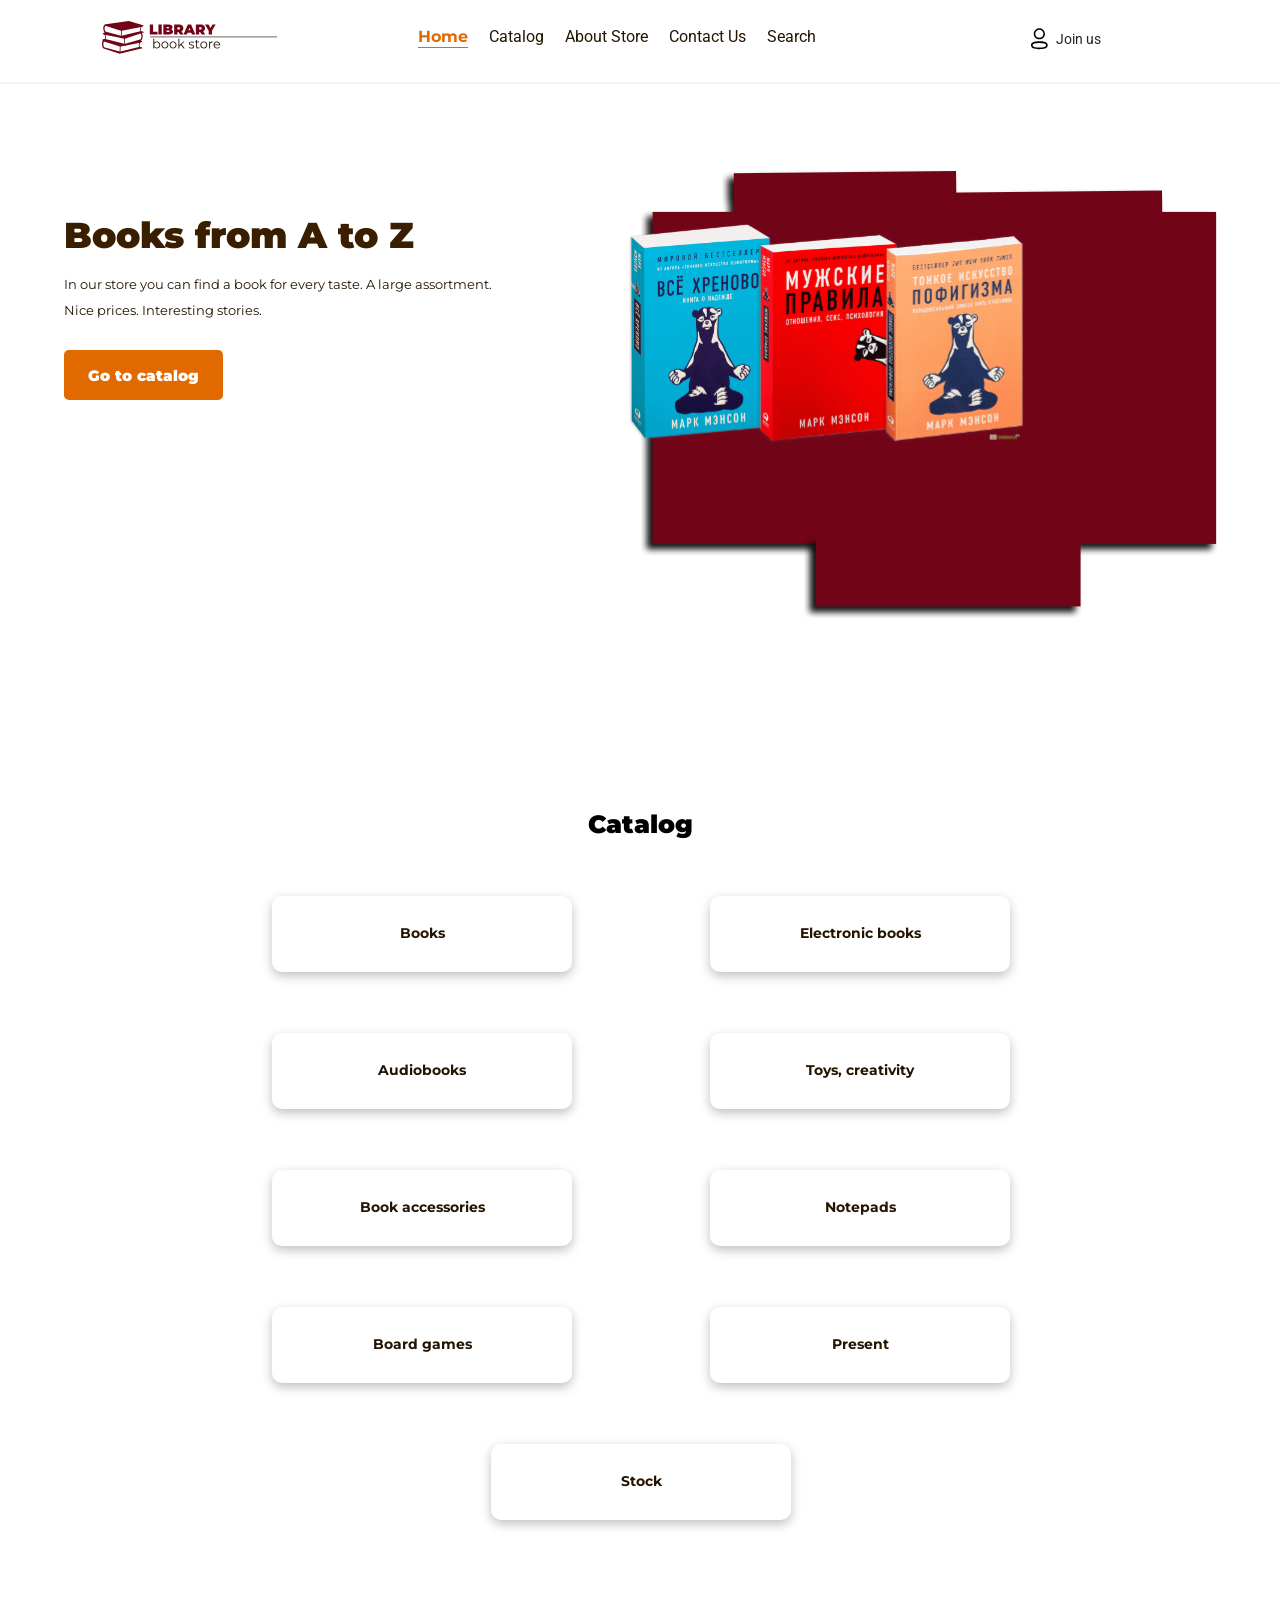
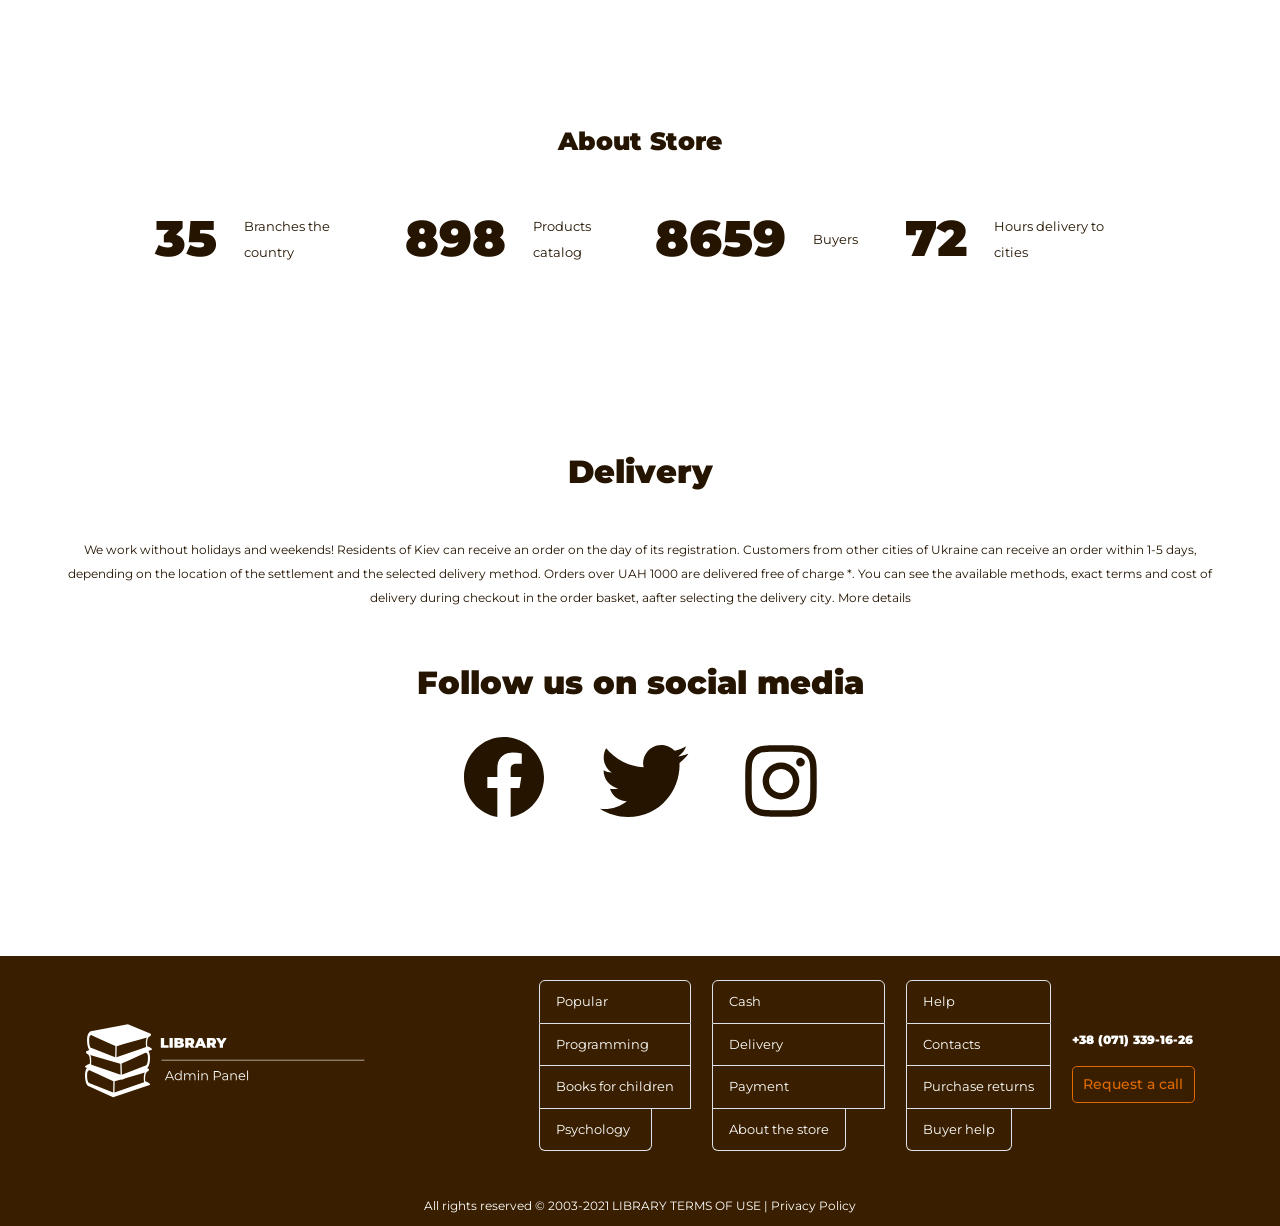
==== index.html @ 8a9550df "I created structure" ====
<!DOCTYPE html>
<html lang="en">
  <head>
    <meta charset="UTF-8" />
    <meta http-equiv="X-UA-Compatible" content="IE=edge" />
    <meta name="viewport" content="width=device-width, initial-scale=1.0" />
    <title>Home | Library Book Store</title>
    <link
      rel="shortcut icon"
      href="./src/assents/icons/book.svg"
      type="image/x-icon"
    />
    <!--Bootstrap Link-->
    <link
      href="https://cdn.jsdelivr.net/npm/bootstrap@5.0.2/dist/css/bootstrap.min.css"
      rel="stylesheet"
      integrity="sha384-EVSTQN3/azprG1Anm3QDgpJLIm9Nao0Yz1ztcQTwFspd3yD65VohhpuuCOmLASjC"
      crossorigin="anonymous"
    />
    <!--My Css Pages-->
    <link rel="stylesheet" href="./src/styles/general/global.css" />
    <link rel="stylesheet" href="./src/styles/pages/home.css" />
    <link rel="stylesheet" href="./src/styles/response/homeResponce.css" />
  </head>
  <body>
    <header id="header" class="pt-3 bg-white">
      <div class="container d-flex justify-content-around align-items-center">
        <div id="logo">
          <a href="./index.html" id="link">
            <img src="./src/assents/icons/logo-color.svg " alt="" />
          </a>
        </div>
        <nav id="nav-header">
          <ul class="nav-list d-flex">
            <li class="nav-item">
              <a
                href="./index.html "
                id="active-item"
                class="nav-link nav-active"
                >Home</a
              >
            </li>
            <li class="nav-item">
              <a href="./src/pages/catolog.html" id="nav-link" class="nav-link"
                >Catalog</a
              >
            </li>
            <li class="nav-item">
              <a href="./src/pages/about.html" id="nav-link" class="nav-link"
                >About Store</a
              >
            </li>
            <li class="nav-item">
              <a href="./src/pages/contact.html" id="nav-link" class="nav-link"
                >Contact Us</a
              >
            </li>
            <li class="nav-item">
              <a href="./src/pages/search.html" id="nav-link" class="nav-link"
                >Search</a
              >
            </li>
          </ul>

          <div id="logo2" class="d-flex align-items-center">
            <img src="./src/assents/icons/human.svg" alt="" id="images" />
            <p id="paragraf">Join us</p>
          </div>
        </nav>

        <div id="forResponsivePage">
          <img src="./src/assents/icons/human.svg" alt="" id="response-icon" />
          <img src="./src/assents/icons/hambuger.svg" alt="" />
        </div>
      </div>
    </header>

    <!--Main-->
    <main>
      <!--Section-1 -->
      <section id="section-1">
        <div id="left-container">
          <h2 id="title">Books from A to Z</h2>
          <p id="paragraf-1">
            In our store you can find a book for every taste. A large
            assortment. Nice prices. Interesting stories.
          </p>
          <button id="btn-catalog">
            <a href="./src/pages/catolog.html"> Go to catalog</a>
          </button>
        </div>

        <div id="right-container">
          <img src="./src/assents/images/fon.svg" alt="" class="images-1" />
          <img src="./src/assents/images/book.svg" alt="" class="images-2" />
        </div>
      </section>
      <!--section -2-->
      <section id="section-2">
        <h2 id="catalog-title">Catalog</h2>
        <div id="catalogs">
          <div class="catalog catalog-1"><a href="">Books</a></div>
          <div class="catalog catalog-2"><a href="">Electronic books</a></div>
          <div class="catalog catalog-3"><a href="">Audiobooks</a></div>
          <div class="catalog catalog-4"><a href="">Toys, creativity</a></div>
          <div class="catalog catalog-5"><a href="">Book accessories</a></div>
          <div class="catalog catalog-6"><a href="">Notepads</a></div>
          <div class="catalog catalog-7"><a href="">Board games</a></div>
          <div class="catalog catalog-8"><a href="">Present</a></div>
          <div class="catalog catalog-9"><a href="">Stock</a></div>
        </div>
      </section>
      <!--section 3-->

      <section id="section-3">
        <p class="h2 mb-4" id="about-store">About Store</p>
        <div id="store-details">
          <div class="store-detail">
            <span id="number">35</span>
            <p>Branches the country</p>
          </div>
          <div class="store-detail">
            <span id="number">898</span>
            <p>Products catalog</p>
          </div>
          <div class="store-detail">
            <span id="number">8659</span>
            <p>Buyers</p>
          </div>
          <div class="store-detail">
            <span id="number">72</span>
            <p>Hours delivery to cities</p>
          </div>
        </div>
      </section>
      <!--section 4-->
      <section id="section-4" class="mb-5">
        <div id="delivery" class="h2">Delivery</div>
        <div id="delivery-text">
          We work without holidays and weekends! Residents of Kiev can receive
          an order on the day of its registration. Customers from other cities
          of Ukraine can receive an order within 1-5 days, depending on the
          location of the settlement and the selected delivery method. Orders
          over UAH 1000 are delivered free of charge *. You can see the
          available methods, exact terms and cost of delivery during checkout in
          the order basket, aafter selecting the delivery city. More details
        </div>
      </section>
      <!--section-5-->
      <section id="section-5">
        <div class="social-media-text h2">Follow us on social media</div>
        <div class="social-media-icons">
          <img
            src="./src/assents/icons/facebook.svg"
            alt=""
            class="images-icon"
          />
          <img
            src="./src/assents/icons/twiter.svg"
            alt=""
            class="images-icon"
          />
          <img src="./src/assents/icons/instagram.svg" alt="" />
        </div>
      </section>
    </main>
    <footer id="footer-logo" class="pt-3">
      <section id="footer-top">
        <div>
          <img src="./src/assents/images/logo-group.svg" alt="" />
        </div>

        
        <div class="footer-top-informations pt-2">
          <div class="footer-top-informaition">
            <ul class="list-group ">
              <li class="list-group-item bg-transparent text-white">Popular</li>
              <li class="list-group-item bg-transparent text-white" >Programming</li>
              <li class="list-group-item bg-transparent text-white">Books for children</li>
              <li class="list-group-item bg-transparent text-white">Psychology</li>
            </ul>
          </div>
          <div class="footer-top-informaition">
            <ul class="list-group">
              <li class="list-group-item bg-transparent text-white">Cash </li>
              <li class="list-group-item bg-transparent text-white">Delivery</li>
              <li class="list-group-item bg-transparent text-white"> Payment</li>
              <li class="list-group-item bg-transparent text-white"> About the store</li>
            </ul>
          </div>
          <div class="footer-top-informaition">
            <ul class="list-group">
              <li class="list-group-item bg-transparent text-white">Help </li>
              <li class="list-group-item bg-transparent text-white">Contacts</li>
              <li class="list-group-item bg-transparent text-white"> Purchase returns</li>
              <li class="list-group-item bg-transparent text-white"> Buyer help</li>
            </ul>
          </div>
          <div class="rigth-footer">
            <p class="footer-phoneNumber">+38 (071) 339-16-26</p>
             <button class="footer-btn"> <a href="https://chat.whatsapp.com/FTxNmYyYr0aH3gF7mYYQ9E">Request a call</a> </button>

          </div>
        </div>
      </section>
      <section id="footer-bottom" >
        <div >All rights reserved © 2003-2021 LIBRARY TERMS OF USE | Privacy Policy</div>
      </section>
    </footer>
    <footer id="forResponseFooter">
      <section id="footer-top">
        <div>
          <img src="./src/assents/images/logo-group.svg" alt="" id="footer-img"/>
        </div>
      </section>
      <section id="footer-main-forResponse">
        <nav id="footer-nav">
          <ul>
            <li> <a href="">Home</a></li>
            <li><a href="">Catalog</a></li>
            <li><a href="">About</a></li>
            <li><a href="">Contact us</a></li>
            <li><a href="">Search</a></li>
          </ul>
        </nav>
      </section>
      <section id="footer-contact">
        <div class="rigth-footer">
          <p class="footer-phoneNumber">+38 (071) 339-16-26</p>
           <button class="footer-btn"> <a href="">Request a call</a> </button>

        </div>
      </section>
      <section id="footer-bottom">
        <div>Library BookStore EACamp</div>
        <div>© 2003-2023</div>
      </section>
    </footer>
    <!--Bootstrap Js-->
    <script
      src="https://cdn.jsdelivr.net/npm/bootstrap@5.0.2/dist/js/bootstrap.bundle.min.js"
      integrity="sha384-MrcW6ZMFYlzcLA8Nl+NtUVF0sA7MsXsP1UyJoMp4YLEuNSfAP+JcXn/tWtIaxVXM"
      crossorigin="anonymous"
    ></script>

    <script
      src="https://cdn.jsdelivr.net/npm/@popperjs/core@2.9.2/dist/umd/popper.min.js"
      integrity="sha384-IQsoLXl5PILFhosVNubq5LC7Qb9DXgDA9i+tQ8Zj3iwWAwPtgFTxbJ8NT4GN1R8p"
      crossorigin="anonymous"
    ></script>
    <script
      src="https://cdn.jsdelivr.net/npm/bootstrap@5.0.2/dist/js/bootstrap.min.js"
      integrity="sha384-cVKIPhGWiC2Al4u+LWgxfKTRIcfu0JTxR+EQDz/bgldoEyl4H0zUF0QKbrJ0EcQF"
      crossorigin="anonymous"
    ></script>
    <!--Jquery Js-->
    <script
      src="https://cdnjs.cloudflare.com/ajax/libs/jquery/3.7.0/jquery.min.js"
      integrity="sha512-3gJwYpMe3QewGELv8k/BX9vcqhryRdzRMxVfq6ngyWXwo03GFEzjsUm8Q7RZcHPHksttq7/GFoxjCVUjkjvPdw=="
      crossorigin="anonymous"
      referrerpolicy="no-referrer"
    ></script>
  </body>
</html>
---- src/styles/general/global.css ----
@import url("./reset.css");
@import url("./font.css");
@import url("./variable.css");
@import url("./header.css");
@import url("./footer.css");

body {
    max-height: 100vh;
    background-color: #ffffff;

}

/*ScrollBar */
::-webkit-scrollbar {
    width: 5px;
    background-color: #d3d3d3;
  }
  /* Handle */
  ::-webkit-scrollbar-thumb {
    background: var(--bgColor);
  }
---- src/styles/pages/home.css ----
body{
    background-color: #FFFFFF;
  }
  
  /*  section-1*/
  #section-1 {
    margin-top: 200px;
    display: flex;
    flex-wrap: wrap;
    justify-content: space-around;
    align-items: center;
  }
  #left-container {
    width: 450px;
  }
  
  #title {
    font-family: "Montserrat", sans-serif;
    font-size: 36px;
    font-weight: 900;
    line-height: 71px;
    letter-spacing: 0em;
    color: #391f00;
  }
  #paragraf-1 {
    font-family: "Montserrat", sans-serif;
    font-size: 13px;
    font-weight: 400;
    line-height: 26px;
    letter-spacing: 0em;
    color: var(--mainTextColor);
  }
  #btn-catalog {
    margin-top: 27px;
    padding: 11px 24px 10px 24px;
    background: #e16a00;
    cursor: pointer;
    border-radius: 0.3rem;
    border: none;
  }
  #btn-catalog a {
    color: #ffffff;
    font-family: "Montserrat", sans-serif;
    font-size: 15px;
    font-weight: 900;
    line-height: 29px;
    letter-spacing: 0em;
  }
  #btn-catalog:hover {
    background: #a75a16;
  }
  
  #right-container {
    width: 45%;
    position: relative;
  }
  .images-1 {
    display: block;
    width: 100%;
    position: absolute;
    top: -130px;
  }
  .images-2 {
    position: absolute;
    z-index: 1;
    left: -15px;
    top: -80px;
    width: 70%;
  }
  
  /* Section-2 */
  #section-2 {
    margin-top: 400px;
    display: flex;
    flex-direction: column;
    align-items: center;
    font-family: "Montserrat", sans-serif;
  
  }
  #catalog-title {
    margin-bottom: 47px;
    font-size: 25px;
    font-weight: 900;
    line-height: 49px;
    letter-spacing: 0em;
    color: #000000;
  }
  
  #catalogs {
    width: 70%;
    padding-left: 20px;
    display: flex;
    flex-wrap: wrap;
    align-items: center;
    justify-content: space-around;
  }
  .catalog {
    height: 76px;
    width: 300px;
    border-radius: 10px;
    margin-right: 18px;
    margin-bottom: 61px;
    background-color: #ffffff;
    box-shadow: 0px 4px 11px 0px #00000040;
    padding-top: 24px ;
    text-align: center;
  }
  .catalog a {
    color: var(--mainTextColor);
    font-size: 14px;
    font-weight: 700;
    line-height: 27px;
    letter-spacing: 0em;
  }
  
  /*section-3 */
  #section-3 {
    margin-top: 136px;
    display: flex;
    flex-wrap: wrap;
    flex-direction: column;
    justify-content: center;
    align-items: center;
    margin-bottom: 159px;
    font-family: "Montserrat", sans-serif;
  
  }
  #about-store{
  
  
  font-size: 25px;
  font-weight: 900;
  line-height: 49px;
  letter-spacing: 0em;
  color: var(--mainTextColor);
  
  }
  #store-details {
    display: flex;
    flex-wrap: wrap;
    align-items: center;
  }
  .store-detail {
    width: 220px;
    display: flex;
    align-items: center;
  }
  .store-detail:not(:last-child) {
    margin-right: 30px;
  }
  #number {
  
    margin-right: 27px;
    font-size: 50px;
    font-weight: 900;
    line-height: 98px;
    letter-spacing: 0em;
    color: var(--mainTextColor);
  }
  .store-detail p{
  
      font-size: 13px;
  font-weight: 400;
  line-height: 26px;
  letter-spacing: 0em;
  color: var(--mainTextColor);
  }
  
  /* section -4 */
   #section-4{
  display: flex;
  flex-direction: column;
  align-items: center;
  font-family: "Montserrat", sans-serif;
  
   }
  #delivery{
      margin-bottom: 42px;
  font-weight: 900;
  line-height: 49px;
  letter-spacing: 0em;
  color: var(--mainTextColor);
  
  }
   #delivery-text{
      width: 90%;
  font-size: 12px;
  font-weight: 400;
  line-height: 24px;
  letter-spacing: 0em;
  color: var(--mainTextColor);
  text-align: center;
  
   }
---- src/styles/response/homeResponce.css ----
@media only screen and (max-width: 468px) {
    #section-1{
        margin-top: 100px;
        margin-left: 20px;
    }
    /* section-1 */
    
    #left-container{
    width: 92%;
    }
    #title{
        font-size: 28px;
        margin-left: 15px;
    }
    #paragraf-1{
        text-align: center;
    }
    #btn-catalog{
        width: 90%;
        margin-left: 15px;
    }
    #right-container{
        width: 80%;
        top:150px
    }
    .images-1{
        width: 80%;
        margin-left: 20px;
    }
    .images-2{
        width: 70%;
        left: 30px;
        top: -100px;
    }
    /* section -2 */
    
    #section-2{
        position: relative;
        margin-bottom: 20px;
    }
    #catalog-title{
        margin-bottom: 30px;
        position: absolute;
        top: -120px;
    }
    .catalog {
        margin-bottom: 40px;
    }
    
    #section-3{
        margin-top: 80px;
    }
    #store-details{
        margin-left: 26px;
    }
    
    
    }
    
    @media only screen and (max-width: 768px) {
    #section-1{
        margin-top: 100px;
        margin-left: 20px;
    
    }
    #btn-catalog{
        width: 80%;
    }
    #right-container{
        width: 80%;
        top:150px
    }
    .images-1{
    width: 80%;
    object-fit: cover;
    }
    .images-2{
        width: 60%;
        left: 50px;
    }
    #section-3{
        margin-top: 10px;
    }
    #store-details{
        margin-left: 100px;
    }
    }
    
    /*footer */
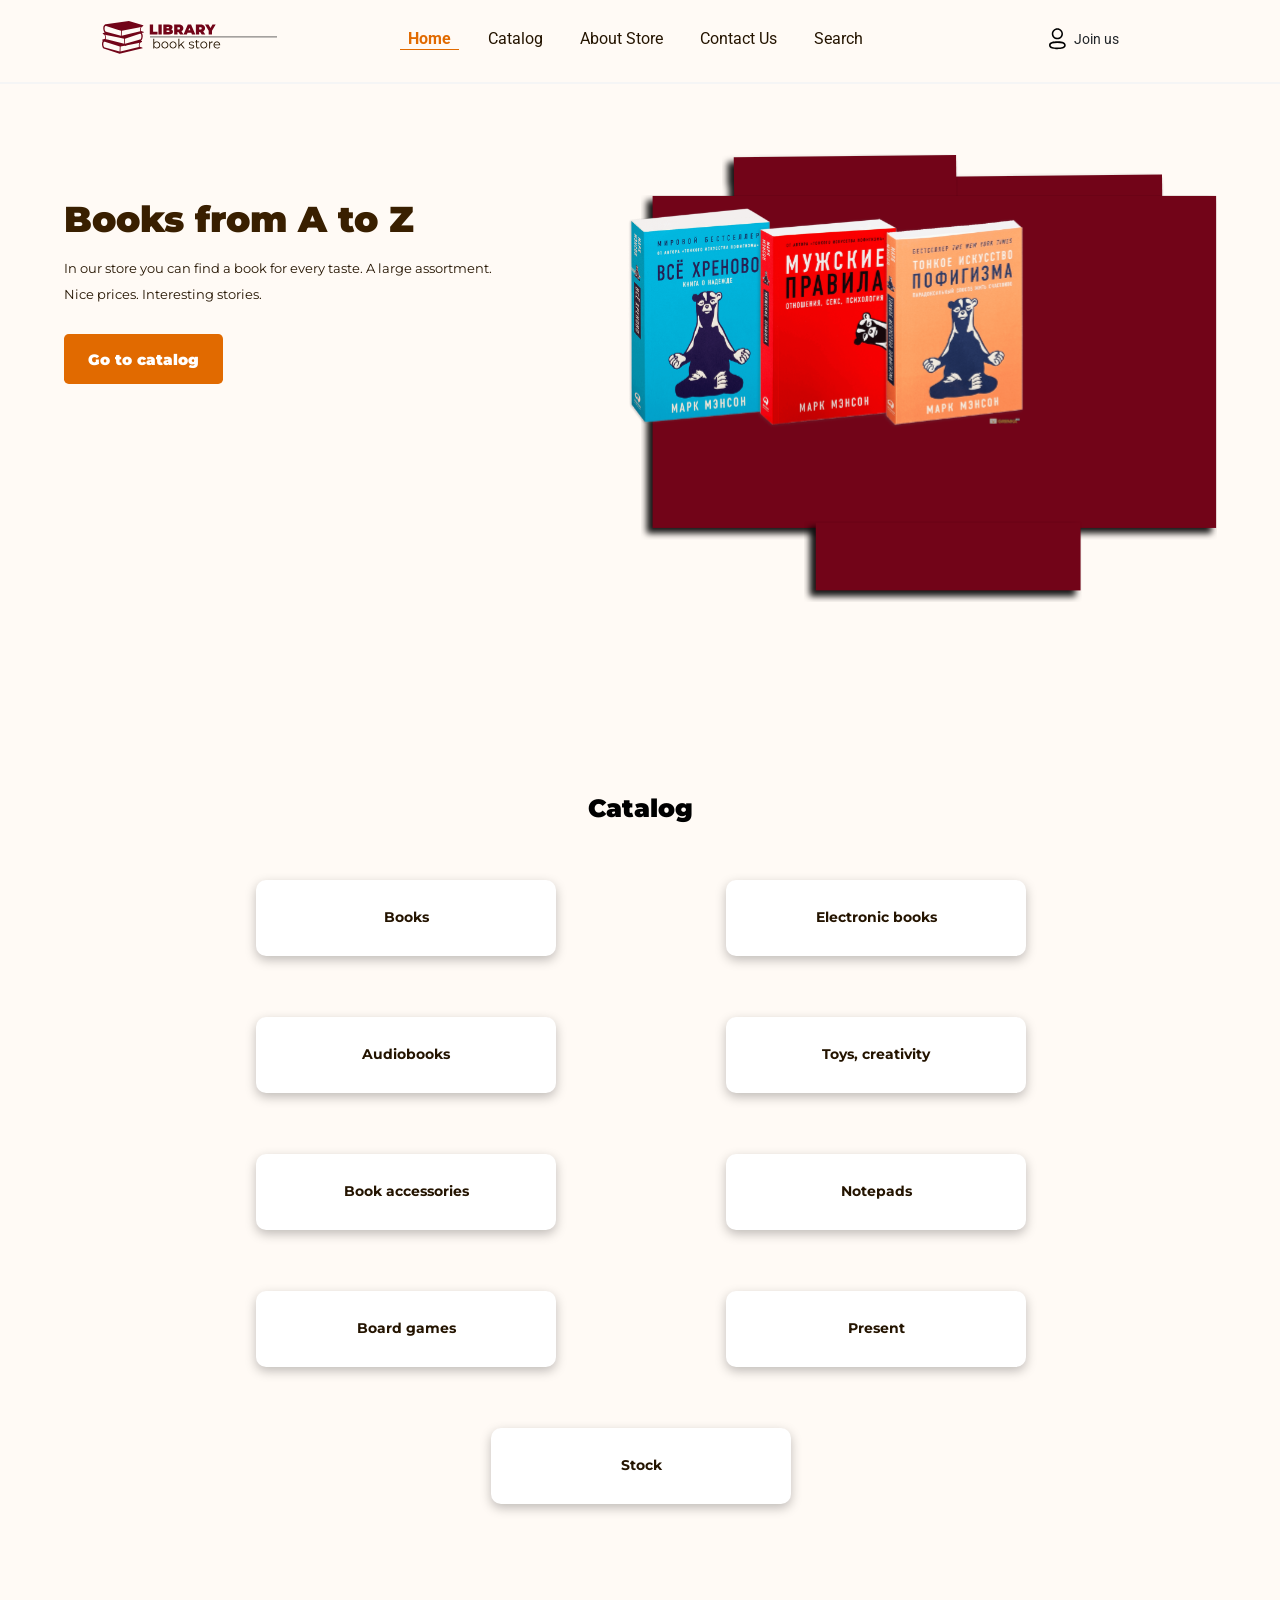
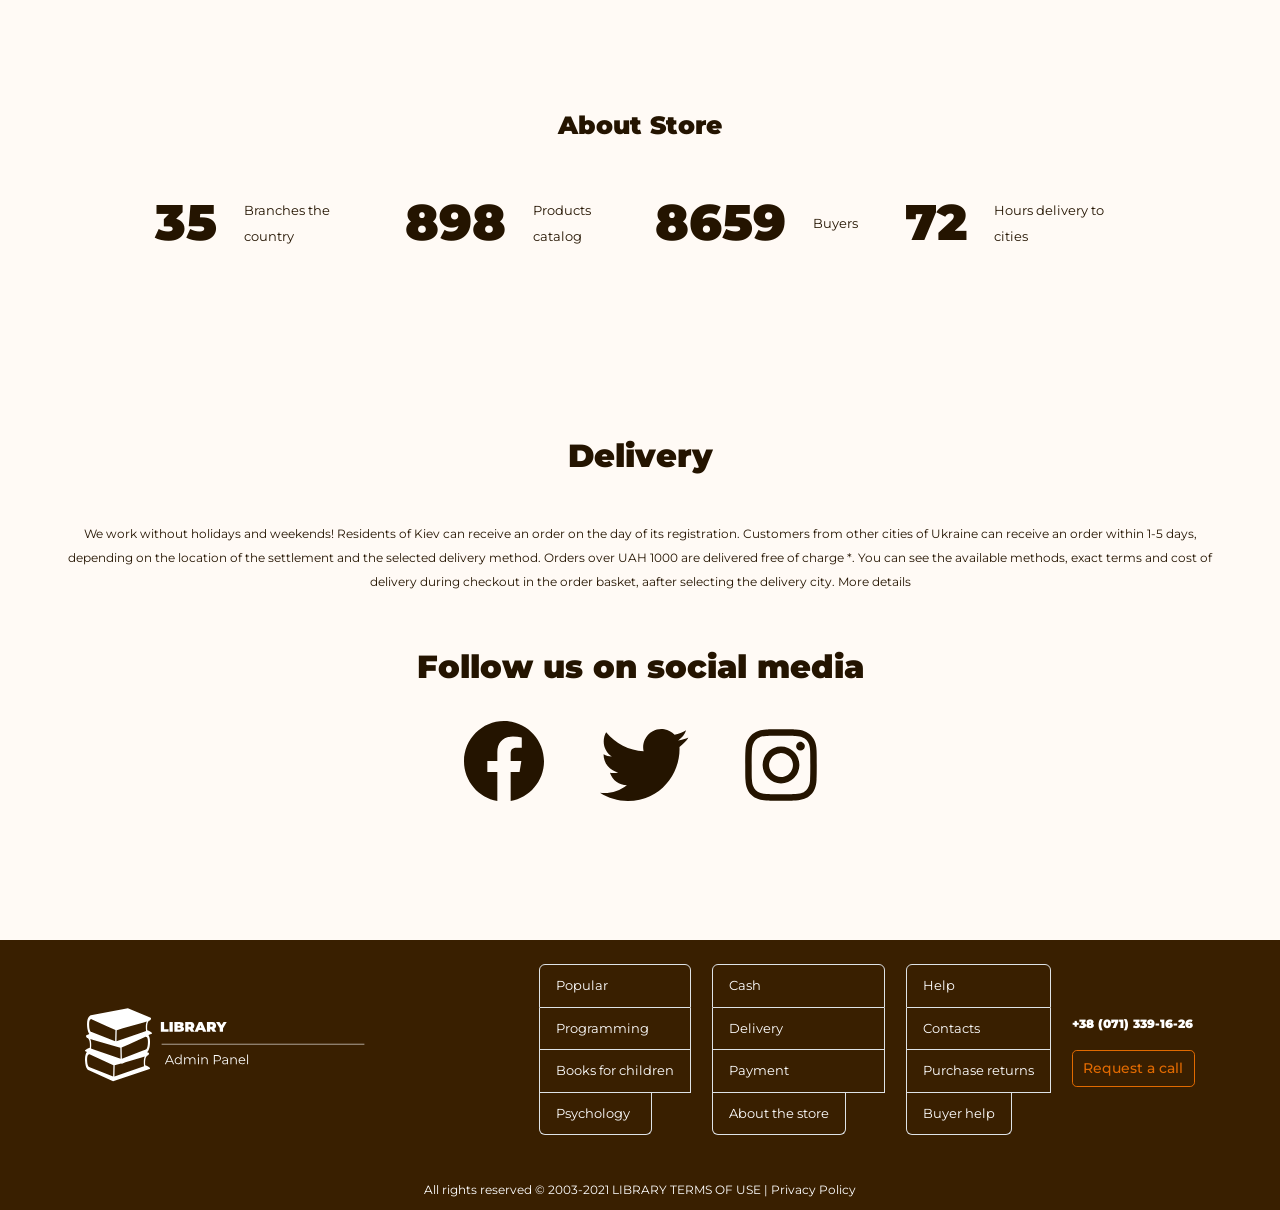
==== commit 6a9d4d0a: "I created Design pages" ====
--- a/index.html
+++ b/index.html
@@ -23,7 +23,7 @@
     <link rel="stylesheet" href="./src/styles/response/homeResponce.css" />
   </head>
   <body>
-    <header id="header" class="pt-3 bg-white">
+    <header id="header" class="pt-3 ">
       <div class="container d-flex justify-content-around align-items-center">
         <div id="logo">
           <a href="./index.html" id="link">
@@ -62,7 +62,12 @@
             </li>
           </ul>
 
-          <div id="logo2" class="d-flex align-items-center">
+          <div
+            id="logo2"
+            class="d-flex align-items-center"
+            data-bs-toggle="modal"
+            data-bs-target="#exampleModal"
+          >
             <img src="./src/assents/icons/human.svg" alt="" id="images" />
             <p id="paragraf">Join us</p>
           </div>
@@ -163,6 +168,36 @@
           <img src="./src/assents/icons/instagram.svg" alt="" />
         </div>
       </section>
+            <!-- Modal -->
+            <div
+            class="modal fade pb-3 "
+            id="exampleModal"
+            tabindex="-1"
+            aria-labelledby="exampleModalLabel"
+            aria-hidden="true"
+          >
+            <div class="modal-dialog">
+              <div class="modal-content">
+                <div class="modal-header border-bottom-0">
+                  <button
+                    type="button"
+                    class="btn-close"
+                    data-bs-dismiss="modal"
+                    aria-label="Close"
+                  ></button>
+                </div>
+                <div class="modal-body d-flex flex-column justify-content-between align-items-center pb-5" >
+                  <h2 class="mb-3" id="modalJoin">Join Us</h2>
+                  <input type="text" class="form-control mb-3 w-75" id="modalFullName" aria-describedby="emailHelp" placeholder="Full Name">
+                  <input type="email" class="form-control mb-3 w-75" id="modalEmail" aria-describedby="emailHelp" placeholder="Email">
+
+         <button class="w-75 mb-3 p-2 " id="modalBtn">Join</button>
+                </div>
+             
+              </div>
+            </div>
+          </div>
+    
     </main>
     <footer id="footer-logo" class="pt-3">
       <section id="footer-top">
@@ -170,53 +205,77 @@
           <img src="./src/assents/images/logo-group.svg" alt="" />
         </div>
 
-        
         <div class="footer-top-informations pt-2">
           <div class="footer-top-informaition">
-            <ul class="list-group ">
+            <ul class="list-group">
               <li class="list-group-item bg-transparent text-white">Popular</li>
-              <li class="list-group-item bg-transparent text-white" >Programming</li>
-              <li class="list-group-item bg-transparent text-white">Books for children</li>
-              <li class="list-group-item bg-transparent text-white">Psychology</li>
+              <li class="list-group-item bg-transparent text-white">
+                Programming
+              </li>
+              <li class="list-group-item bg-transparent text-white">
+                Books for children
+              </li>
+              <li class="list-group-item bg-transparent text-white">
+                Psychology
+              </li>
             </ul>
           </div>
           <div class="footer-top-informaition">
             <ul class="list-group">
-              <li class="list-group-item bg-transparent text-white">Cash </li>
-              <li class="list-group-item bg-transparent text-white">Delivery</li>
-              <li class="list-group-item bg-transparent text-white"> Payment</li>
-              <li class="list-group-item bg-transparent text-white"> About the store</li>
+              <li class="list-group-item bg-transparent text-white">Cash</li>
+              <li class="list-group-item bg-transparent text-white">
+                Delivery
+              </li>
+              <li class="list-group-item bg-transparent text-white">Payment</li>
+              <li class="list-group-item bg-transparent text-white">
+                About the store
+              </li>
             </ul>
           </div>
           <div class="footer-top-informaition">
             <ul class="list-group">
-              <li class="list-group-item bg-transparent text-white">Help </li>
-              <li class="list-group-item bg-transparent text-white">Contacts</li>
-              <li class="list-group-item bg-transparent text-white"> Purchase returns</li>
-              <li class="list-group-item bg-transparent text-white"> Buyer help</li>
+              <li class="list-group-item bg-transparent text-white">Help</li>
+              <li class="list-group-item bg-transparent text-white">
+                Contacts
+              </li>
+              <li class="list-group-item bg-transparent text-white">
+                Purchase returns
+              </li>
+              <li class="list-group-item bg-transparent text-white">
+                Buyer help
+              </li>
             </ul>
           </div>
           <div class="rigth-footer">
             <p class="footer-phoneNumber">+38 (071) 339-16-26</p>
-             <button class="footer-btn"> <a href="https://chat.whatsapp.com/FTxNmYyYr0aH3gF7mYYQ9E">Request a call</a> </button>
-
-          </div>
-        </div>
-      </section>
-      <section id="footer-bottom" >
-        <div >All rights reserved © 2003-2021 LIBRARY TERMS OF USE | Privacy Policy</div>
+            <button class="footer-btn">
+              <a href="https://chat.whatsapp.com/FTxNmYyYr0aH3gF7mYYQ9E"
+                >Request a call</a
+              >
+            </button>
+          </div>
+        </div>
+      </section>
+      <section id="footer-bottom">
+        <div>
+          All rights reserved © 2003-2021 LIBRARY TERMS OF USE | Privacy Policy
+        </div>
       </section>
     </footer>
     <footer id="forResponseFooter">
       <section id="footer-top">
         <div>
-          <img src="./src/assents/images/logo-group.svg" alt="" id="footer-img"/>
+          <img
+            src="./src/assents/images/logo-group.svg"
+            alt=""
+            id="footer-img"
+          />
         </div>
       </section>
       <section id="footer-main-forResponse">
         <nav id="footer-nav">
           <ul>
-            <li> <a href="">Home</a></li>
+            <li><a href="">Home</a></li>
             <li><a href="">Catalog</a></li>
             <li><a href="">About</a></li>
             <li><a href="">Contact us</a></li>
@@ -227,8 +286,7 @@
       <section id="footer-contact">
         <div class="rigth-footer">
           <p class="footer-phoneNumber">+38 (071) 339-16-26</p>
-           <button class="footer-btn"> <a href="">Request a call</a> </button>
-
+          <button class="footer-btn"><a href="">Request a call</a></button>
         </div>
       </section>
       <section id="footer-bottom">
@@ -254,11 +312,11 @@
       crossorigin="anonymous"
     ></script>
     <!--Jquery Js-->
-    <script
+    <!-- <script
       src="https://cdnjs.cloudflare.com/ajax/libs/jquery/3.7.0/jquery.min.js"
       integrity="sha512-3gJwYpMe3QewGELv8k/BX9vcqhryRdzRMxVfq6ngyWXwo03GFEzjsUm8Q7RZcHPHksttq7/GFoxjCVUjkjvPdw=="
       crossorigin="anonymous"
       referrerpolicy="no-referrer"
-    ></script>
+    ></script> -->
   </body>
 </html>
--- a/src/styles/pages/home.css
+++ b/src/styles/pages/home.css
@@ -1,11 +1,11 @@
 
-body{
-    background-color: #FFFFFF;
-  }
-  
+body {
+  background: #FFFAF5
+}
+
   /*  section-1*/
   #section-1 {
-    margin-top: 200px;
+    margin-top: 100px;
     display: flex;
     flex-wrap: wrap;
     justify-content: space-around;
@@ -14,7 +14,7 @@
   #left-container {
     width: 450px;
   }
-  
+
   #title {
     font-family: "Montserrat", sans-serif;
     font-size: 36px;
@@ -50,7 +50,7 @@
   #btn-catalog:hover {
     background: #a75a16;
   }
-  
+
   #right-container {
     width: 45%;
     position: relative;
@@ -68,7 +68,7 @@
     top: -80px;
     width: 70%;
   }
-  
+
   /* Section-2 */
   #section-2 {
     margin-top: 400px;
@@ -76,7 +76,7 @@
     flex-direction: column;
     align-items: center;
     font-family: "Montserrat", sans-serif;
-  
+
   }
   #catalog-title {
     margin-bottom: 47px;
@@ -86,9 +86,9 @@
     letter-spacing: 0em;
     color: #000000;
   }
-  
+
   #catalogs {
-    width: 70%;
+    width: 75%;
     padding-left: 20px;
     display: flex;
     flex-wrap: wrap;
@@ -113,7 +113,7 @@
     line-height: 27px;
     letter-spacing: 0em;
   }
-  
+
   /*section-3 */
   #section-3 {
     margin-top: 136px;
@@ -124,17 +124,17 @@
     align-items: center;
     margin-bottom: 159px;
     font-family: "Montserrat", sans-serif;
-  
+
   }
   #about-store{
-  
-  
+
+
   font-size: 25px;
   font-weight: 900;
   line-height: 49px;
   letter-spacing: 0em;
   color: var(--mainTextColor);
-  
+
   }
   #store-details {
     display: flex;
@@ -150,7 +150,7 @@
     margin-right: 30px;
   }
   #number {
-  
+
     margin-right: 27px;
     font-size: 50px;
     font-weight: 900;
@@ -159,21 +159,21 @@
     color: var(--mainTextColor);
   }
   .store-detail p{
-  
+
       font-size: 13px;
   font-weight: 400;
   line-height: 26px;
   letter-spacing: 0em;
   color: var(--mainTextColor);
   }
-  
+
   /* section -4 */
    #section-4{
   display: flex;
   flex-direction: column;
   align-items: center;
   font-family: "Montserrat", sans-serif;
-  
+
    }
   #delivery{
       margin-bottom: 42px;
@@ -181,7 +181,7 @@
   line-height: 49px;
   letter-spacing: 0em;
   color: var(--mainTextColor);
-  
+
   }
    #delivery-text{
       width: 90%;
@@ -191,7 +191,36 @@
   letter-spacing: 0em;
   color: var(--mainTextColor);
   text-align: center;
-  
+
    }
-  
-  +/* Modal Css  */
+#modalJoin{
+  font-family: "Montserrat", sans-serif;
+font-size: 25px;
+font-weight: 700;
+line-height: 30px;
+letter-spacing: 0em;
+color:#000000;
+
+}
+#modalFullName::placeholder && #modalEmail::placeholder{
+  font-family: 'Crimson Text', serif;
+  font-size: 16px;
+font-weight: 400;
+line-height: 21px;
+letter-spacing: 0em;
+color: #797667;
+
+}
+#modalBtn{
+  background-color: #E16A00 ;
+  font-family: 'Crimson Text', serif;
+font-size: 18px;
+font-weight: 700;
+line-height: 23px;
+letter-spacing: 0em;
+color: #FFFFFF;
+border: none;
+border-radius: 0.3rem;
+cursor: pointer;
+}
